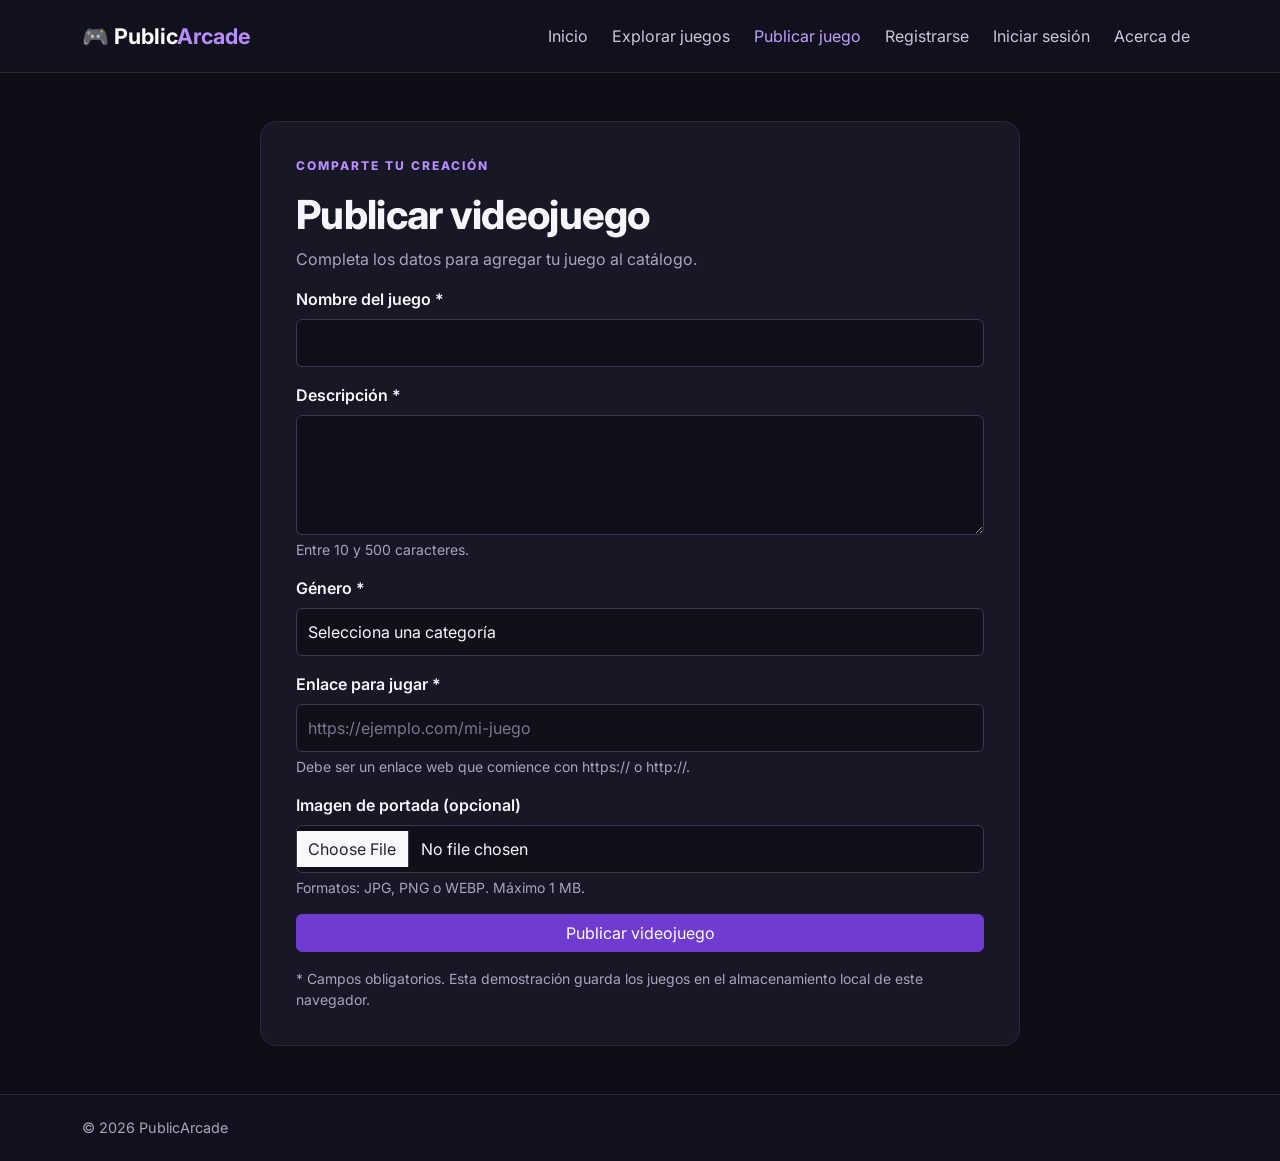
==== publicar.html @ 1c3ec900 "se agrega el ADA3 validacion de formularios con JS t FrontEND concluido" ====
<!DOCTYPE html>
<html lang="es"><head><meta charset="UTF-8"><meta name="viewport" content="width=device-width, initial-scale=1.0"><title>PublicArcade | Publicar juego</title>
<link href="https://cdn.jsdelivr.net/npm/bootstrap@5.3.3/dist/css/bootstrap.min.css" rel="stylesheet"><link rel="stylesheet" href="css/estilos.css"></head>
<body><nav class="navbar navbar-expand-lg navbar-dark"><div class="container"><a class="navbar-brand fw-bold" href="index.html">🎮 Public<span>Arcade</span></a><button class="navbar-toggler" data-bs-toggle="collapse" data-bs-target="#menu"><span class="navbar-toggler-icon"></span></button><div class="collapse navbar-collapse" id="menu"><ul class="navbar-nav ms-auto"><li class="nav-item"><a class="nav-link" href="index.html">Inicio</a></li><li class="nav-item"><a class="nav-link" href="explorar.html">Explorar juegos</a></li><li class="nav-item"><a class="nav-link active" href="publicar.html">Publicar juego</a></li><li class="nav-item"><a class="nav-link" href="registro.html">Registrarse</a></li><li class="nav-item"><a class="nav-link" href="login.html">Iniciar sesión</a></li><li class="nav-item"><a class="nav-link" href="acerca.html">Acerca de</a></li></ul></div></div></nav>
<main class="container py-5"><div class="form-shell"><p class="eyebrow">COMPARTE TU CREACIÓN</p><h1>Publicar videojuego</h1><p class="text-secondary">Completa los datos para agregar tu juego al catálogo.</p>
<div id="mensajePublicar" class="alert d-none" role="alert"></div>
<form id="formPublicar" novalidate>
<div class="mb-3"><label for="titulo" class="form-label">Nombre del juego *</label><input id="titulo" name="titulo" class="form-control" maxlength="50" required><div class="invalid-feedback">Escribe un nombre de entre 2 y 50 caracteres.</div></div>
<div class="mb-3"><label for="descripcion" class="form-label">Descripción *</label><textarea id="descripcion" name="descripcion" class="form-control" rows="4" maxlength="500" required></textarea><div class="form-text">Entre 10 y 500 caracteres.</div><div class="invalid-feedback">La descripción debe tener al menos 10 caracteres.</div></div>
<div class="mb-3"><label for="categoria" class="form-label">Género *</label><select id="categoria" class="form-select" required><option value="">Selecciona una categoría</option><option>Aventura</option><option>Acción</option><option>Puzzle</option><option>Plataformas</option><option>Deportes</option><option>Otro</option></select><div class="invalid-feedback">Selecciona un género.</div></div>
<div class="mb-3"><label for="urlJuego" class="form-label">Enlace para jugar *</label><input id="urlJuego" type="url" class="form-control" placeholder="https://ejemplo.com/mi-juego" required><div class="form-text">Debe ser un enlace web que comience con https:// o http://.</div><div class="invalid-feedback">Introduce una URL válida.</div></div>
<div class="mb-3"><label for="imagenJuego" class="form-label">Imagen de portada (opcional)</label><input id="imagenJuego" type="file" class="form-control" accept="image/png,image/jpeg,image/webp"><div class="form-text">Formatos: JPG, PNG o WEBP. Máximo 1 MB.</div><img id="vistaPrevia" class="preview-image d-none mt-3" alt="Vista previa de portada"></div>
<button class="btn btn-primary w-100" type="submit">Publicar videojuego</button>
<p class="small text-secondary mt-3 mb-0">* Campos obligatorios. Esta demostración guarda los juegos en el almacenamiento local de este navegador.</p></form></div></main>
<footer><div class="container">© 2026 PublicArcade</div></footer><script src="https://cdn.jsdelivr.net/npm/bootstrap@5.3.3/dist/js/bootstrap.bundle.min.js"></script><script src="js/comun.js"></script><script src="js/publicar.js"></script></body></html>
---- css/estilos.css ----
@import url('https://fonts.googleapis.com/css2?family=Inter:wght@400;500;600;700;800&display=swap');
:root{--bg:#0d0d16;--panel:#171725;--panel2:#202034;--text:#f5f5fb;--muted:#a6a6bd;--accent:#9b5cff;--accent2:#6f3bd1}
*{box-sizing:border-box}body{font-family:Inter,system-ui,sans-serif;background:var(--bg);color:var(--text);min-height:100vh;display:flex;flex-direction:column}.navbar{background:#11111d;border-bottom:1px solid #29293c;padding:15px 0}.navbar-brand{font-size:1.35rem}.navbar-brand span{color:#b78cff}.nav-link{color:#c8c8d8!important;margin-left:8px}.nav-link:hover,.nav-link.active{color:#c59cff!important}.hero{padding:100px 0 110px;background:radial-gradient(ellipse at 75% 30%,#42216d 0,transparent 42%),linear-gradient(120deg,#171329,#0d0d16 70%)}.hero h1{font-size:clamp(2.7rem,6vw,4.8rem);font-weight:800;letter-spacing:-3px;line-height:1.05;margin:12px 0 22px}.hero h1 span{color:#b78cff}.hero .lead{color:#c1bfd0;max-width:620px;margin-bottom:28px}.eyebrow{font-size:.75rem;letter-spacing:2px;font-weight:800;color:#b78cff}.btn-primary{background:var(--accent2);border-color:var(--accent2)}.btn-primary:hover{background:#8550e6;border-color:#8550e6}.btn-outline-light:hover{color:#161020}.text-link,footer a{color:#c59cff;text-decoration:none}.text-link:hover,footer a:hover{text-decoration:underline}h1,h2,h3{font-weight:750;letter-spacing:-.7px}.game-card,.info-card,.feature-panel,.form-shell,.content-panel{background:var(--panel);border:1px solid #29293e;border-radius:16px}.game-card{height:100%;overflow:hidden;transition:transform .2s,border-color .2s}.game-card:hover{transform:translateY(-4px);border-color:#8052c6}.game-card img{width:100%;height:175px;object-fit:cover;background:#28243b}.game-card .card-body{padding:20px}.game-card h3{font-size:1.15rem}.game-card p,.text-secondary{color:var(--muted)!important}.badge-category{background:#34234d;color:#d7bdff;border:1px solid #5c3c83;padding:6px 10px;border-radius:30px;font-size:.75rem}.feature-panel{padding:35px;display:flex;justify-content:space-between;align-items:center;gap:25px;background:linear-gradient(120deg,#201833,#171725)}.feature-panel p{color:var(--muted);max-width:600px}.feature-icon{font-size:5rem;filter:drop-shadow(0 0 25px #a36aff)}.info-card{padding:25px}.date-display{font-size:1.5rem;color:#d4b7ff;font-weight:700}.calculator{display:grid;grid-template-columns:1fr 1fr;gap:10px}.calculator select{grid-column:1/-1}.calculator button,.calc-result{grid-column:1/-1}.calc-result{margin:0;padding:10px;background:#10101b;border-radius:8px;color:#d5baff}.form-shell{max-width:760px;margin:auto;padding:35px}.form-shell.narrow{max-width:520px}.form-control,.form-select{background:#10101b;border:1px solid #38384e;color:#f5f5fb;padding:11px}.form-control:focus,.form-select:focus{background:#10101b;color:white;border-color:#a16aff;box-shadow:0 0 0 .2rem #9b5cff33}.form-control::placeholder{color:#77778e}.form-select option{background:#171725}.form-label{font-weight:600}.form-text,.small{color:var(--muted)!important}.preview-image{max-width:220px;max-height:150px;object-fit:cover;border-radius:10px}.content-panel{padding:40px;max-width:900px;margin:auto}.content-panel p{color:#c3c2d1;line-height:1.8}.empty-state{padding:35px;text-align:center;background:var(--panel);border-radius:12px;color:var(--muted)}footer{margin-top:auto;background:#11111d;border-top:1px solid #29293c;padding:22px 0;color:var(--muted);font-size:.9rem}.alert{border-radius:10px}@media(max-width:600px){.hero{padding:70px 0}.hero h1{letter-spacing:-1.5px}.feature-panel{padding:24px}.feature-icon{font-size:3rem}.form-shell,.content-panel{padding:23px}.calculator{grid-template-columns:1fr}}
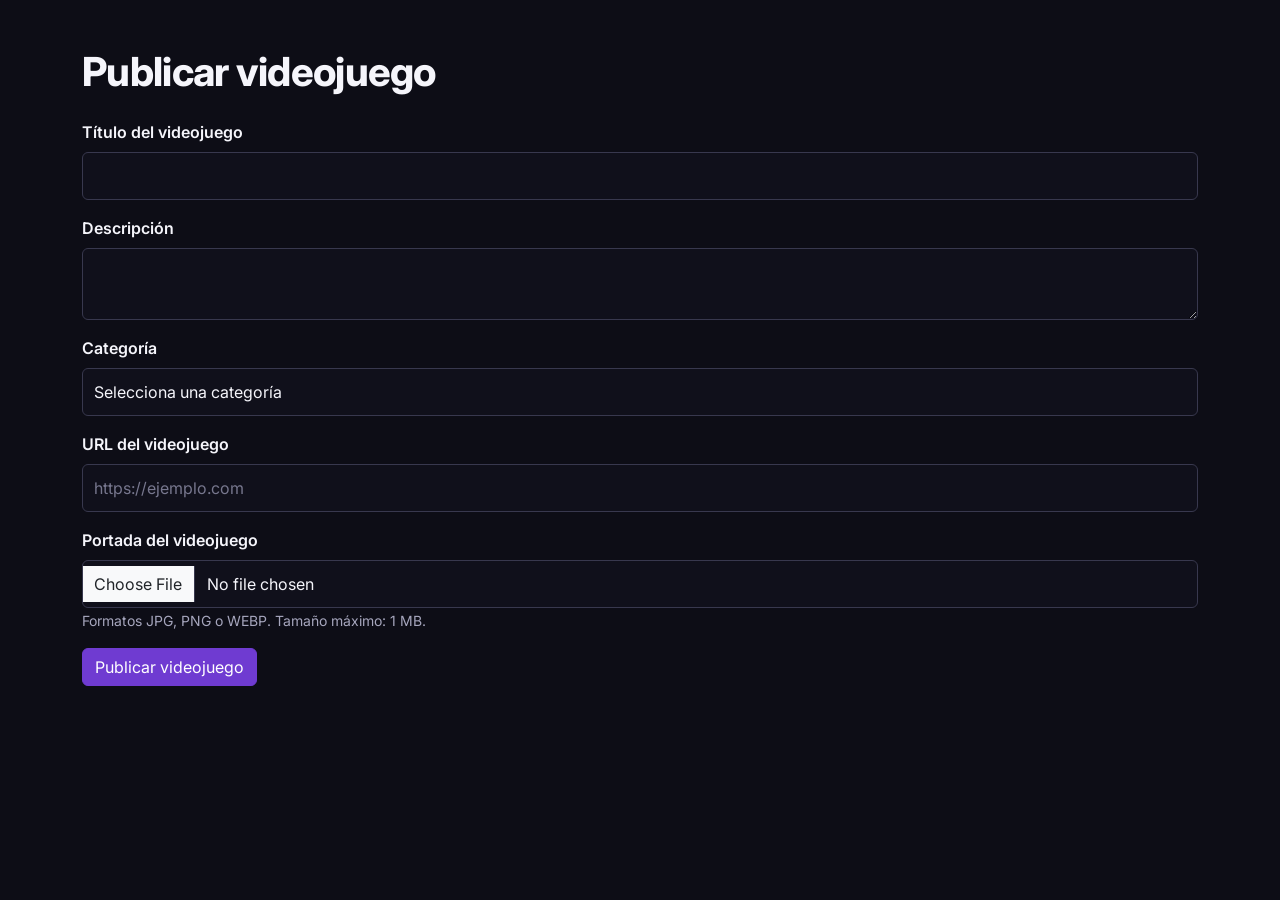
==== commit 8ad91e3e: "Integrar CRUD de videojuegos" ====
--- a/publicar.html
+++ b/publicar.html
@@ -1,15 +1,114 @@
+
 <!DOCTYPE html>
-<html lang="es"><head><meta charset="UTF-8"><meta name="viewport" content="width=device-width, initial-scale=1.0"><title>PublicArcade | Publicar juego</title>
-<link href="https://cdn.jsdelivr.net/npm/bootstrap@5.3.3/dist/css/bootstrap.min.css" rel="stylesheet"><link rel="stylesheet" href="css/estilos.css"></head>
-<body><nav class="navbar navbar-expand-lg navbar-dark"><div class="container"><a class="navbar-brand fw-bold" href="index.html">🎮 Public<span>Arcade</span></a><button class="navbar-toggler" data-bs-toggle="collapse" data-bs-target="#menu"><span class="navbar-toggler-icon"></span></button><div class="collapse navbar-collapse" id="menu"><ul class="navbar-nav ms-auto"><li class="nav-item"><a class="nav-link" href="index.html">Inicio</a></li><li class="nav-item"><a class="nav-link" href="explorar.html">Explorar juegos</a></li><li class="nav-item"><a class="nav-link active" href="publicar.html">Publicar juego</a></li><li class="nav-item"><a class="nav-link" href="registro.html">Registrarse</a></li><li class="nav-item"><a class="nav-link" href="login.html">Iniciar sesión</a></li><li class="nav-item"><a class="nav-link" href="acerca.html">Acerca de</a></li></ul></div></div></nav>
-<main class="container py-5"><div class="form-shell"><p class="eyebrow">COMPARTE TU CREACIÓN</p><h1>Publicar videojuego</h1><p class="text-secondary">Completa los datos para agregar tu juego al catálogo.</p>
-<div id="mensajePublicar" class="alert d-none" role="alert"></div>
-<form id="formPublicar" novalidate>
-<div class="mb-3"><label for="titulo" class="form-label">Nombre del juego *</label><input id="titulo" name="titulo" class="form-control" maxlength="50" required><div class="invalid-feedback">Escribe un nombre de entre 2 y 50 caracteres.</div></div>
-<div class="mb-3"><label for="descripcion" class="form-label">Descripción *</label><textarea id="descripcion" name="descripcion" class="form-control" rows="4" maxlength="500" required></textarea><div class="form-text">Entre 10 y 500 caracteres.</div><div class="invalid-feedback">La descripción debe tener al menos 10 caracteres.</div></div>
-<div class="mb-3"><label for="categoria" class="form-label">Género *</label><select id="categoria" class="form-select" required><option value="">Selecciona una categoría</option><option>Aventura</option><option>Acción</option><option>Puzzle</option><option>Plataformas</option><option>Deportes</option><option>Otro</option></select><div class="invalid-feedback">Selecciona un género.</div></div>
-<div class="mb-3"><label for="urlJuego" class="form-label">Enlace para jugar *</label><input id="urlJuego" type="url" class="form-control" placeholder="https://ejemplo.com/mi-juego" required><div class="form-text">Debe ser un enlace web que comience con https:// o http://.</div><div class="invalid-feedback">Introduce una URL válida.</div></div>
-<div class="mb-3"><label for="imagenJuego" class="form-label">Imagen de portada (opcional)</label><input id="imagenJuego" type="file" class="form-control" accept="image/png,image/jpeg,image/webp"><div class="form-text">Formatos: JPG, PNG o WEBP. Máximo 1 MB.</div><img id="vistaPrevia" class="preview-image d-none mt-3" alt="Vista previa de portada"></div>
-<button class="btn btn-primary w-100" type="submit">Publicar videojuego</button>
-<p class="small text-secondary mt-3 mb-0">* Campos obligatorios. Esta demostración guarda los juegos en el almacenamiento local de este navegador.</p></form></div></main>
-<footer><div class="container">© 2026 PublicArcade</div></footer><script src="https://cdn.jsdelivr.net/npm/bootstrap@5.3.3/dist/js/bootstrap.bundle.min.js"></script><script src="js/comun.js"></script><script src="js/publicar.js"></script></body></html>+<html lang="es">
+<head>
+    <meta charset="UTF-8">
+    <meta name="viewport" content="width=device-width, initial-scale=1.0">
+    <title>Publicar videojuego - PublicArcade</title>
+
+    <link href="https://cdn.jsdelivr.net/npm/bootstrap@5.3.3/dist/css/bootstrap.min.css" rel="stylesheet">
+    <link rel="stylesheet" href="css/estilos.css">
+</head>
+
+<body>
+
+    <!-- Encabezado -->
+    <header>
+        <!-- Conserva aquí el encabezado original de PublicArcade -->
+    </header>
+
+    <main class="container py-5">
+        <h1 class="mb-4">Publicar videojuego</h1>
+
+        <form id="formPublicar" enctype="multipart/form-data" novalidate>
+
+            <div class="mb-3">
+                <label for="titulo" class="form-label">Título del videojuego</label>
+                <input
+                    type="text"
+                    class="form-control"
+                    id="titulo"
+                    name="titulo"
+                    maxlength="50"
+                    required
+                >
+            </div>
+
+            <div class="mb-3">
+                <label for="descripcion" class="form-label">Descripción</label>
+                <textarea
+                    class="form-control"
+                    id="descripcion"
+                    name="descripcion"
+                    maxlength="500"
+                    required
+                ></textarea>
+            </div>
+
+            <div class="mb-3">
+                <label for="categoria" class="form-label">Categoría</label>
+                <select
+                    class="form-select"
+                    id="categoria"
+                    name="categoria"
+                    required
+                >
+                    <option value="">Selecciona una categoría</option>
+                    <option value="Acción">Acción</option>
+                    <option value="Aventura">Aventura</option>
+                    <option value="Estrategia">Estrategia</option>
+                    <option value="Deportes">Deportes</option>
+                    <option value="Puzzle">Puzzle</option>
+                    <option value="Terror">Terror</option>
+                    <option value="Otros">Otros</option>
+                </select>
+            </div>
+
+            <div class="mb-3">
+                <label for="urlJuego" class="form-label">URL del videojuego</label>
+                <input
+                    type="url"
+                    class="form-control"
+                    id="urlJuego"
+                    name="urlJuego"
+                    placeholder="https://ejemplo.com"
+                    required
+                >
+            </div>
+
+            <div class="mb-3">
+                <label for="imagenJuego" class="form-label">Portada del videojuego</label>
+                <input
+                    type="file"
+                    class="form-control"
+                    id="imagenJuego"
+                    name="imagenJuego"
+                    accept="image/png,image/jpeg,image/webp"
+                >
+                <small class="form-text text-muted">
+                    Formatos JPG, PNG o WEBP. Tamaño máximo: 1 MB.
+                </small>
+            </div>
+
+            <img
+                id="vistaPrevia"
+                class="img-fluid d-none mb-3"
+                alt="Vista previa de la portada"
+                style="max-width: 250px;"
+            >
+
+            <div id="mensajePublicar" class="mb-3" role="alert"></div>
+
+            <button type="submit" class="btn btn-primary">
+                Publicar videojuego
+            </button>
+
+        </form>
+    </main>
+
+    <script src="https://cdn.jsdelivr.net/npm/bootstrap@5.3.3/dist/js/bootstrap.bundle.min.js"></script>
+    <script src="js/comun.js"></script>
+    <script src="js/publicar.js"></script>
+
+</body>
+</html>
